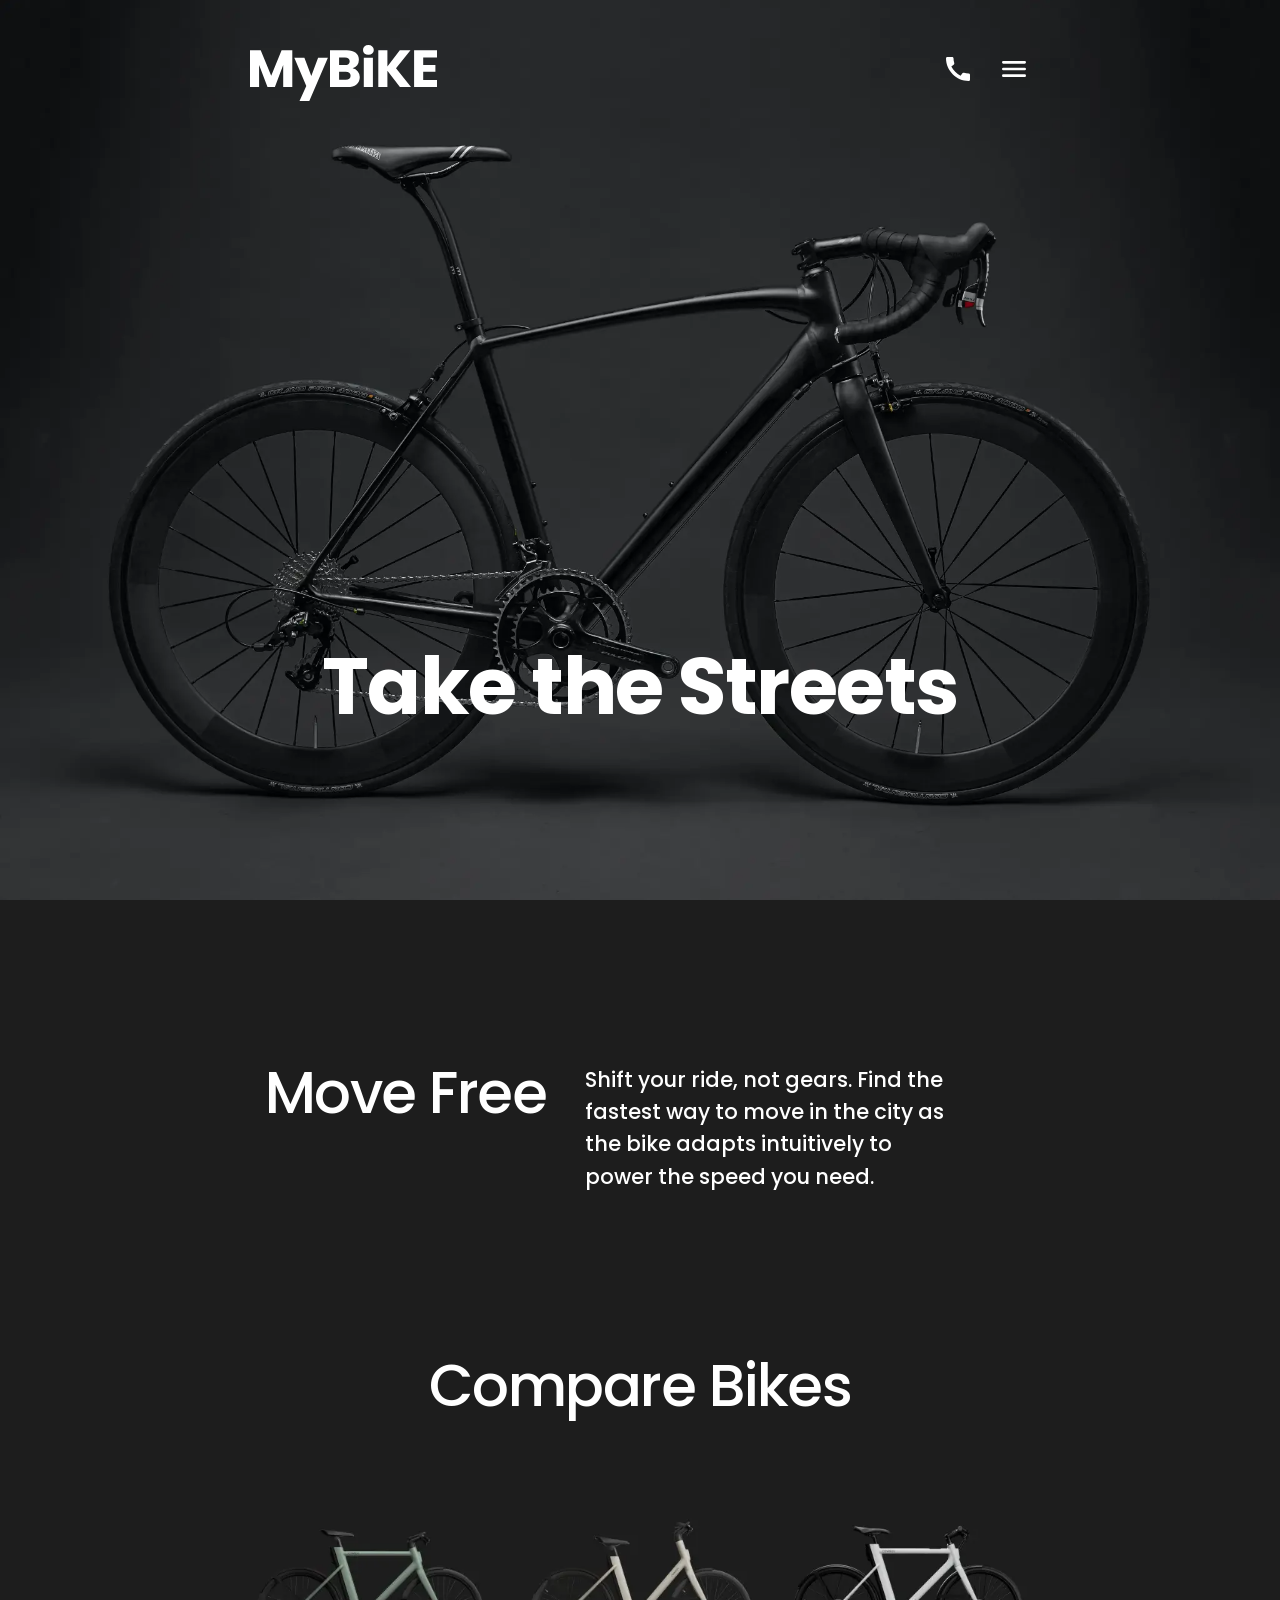
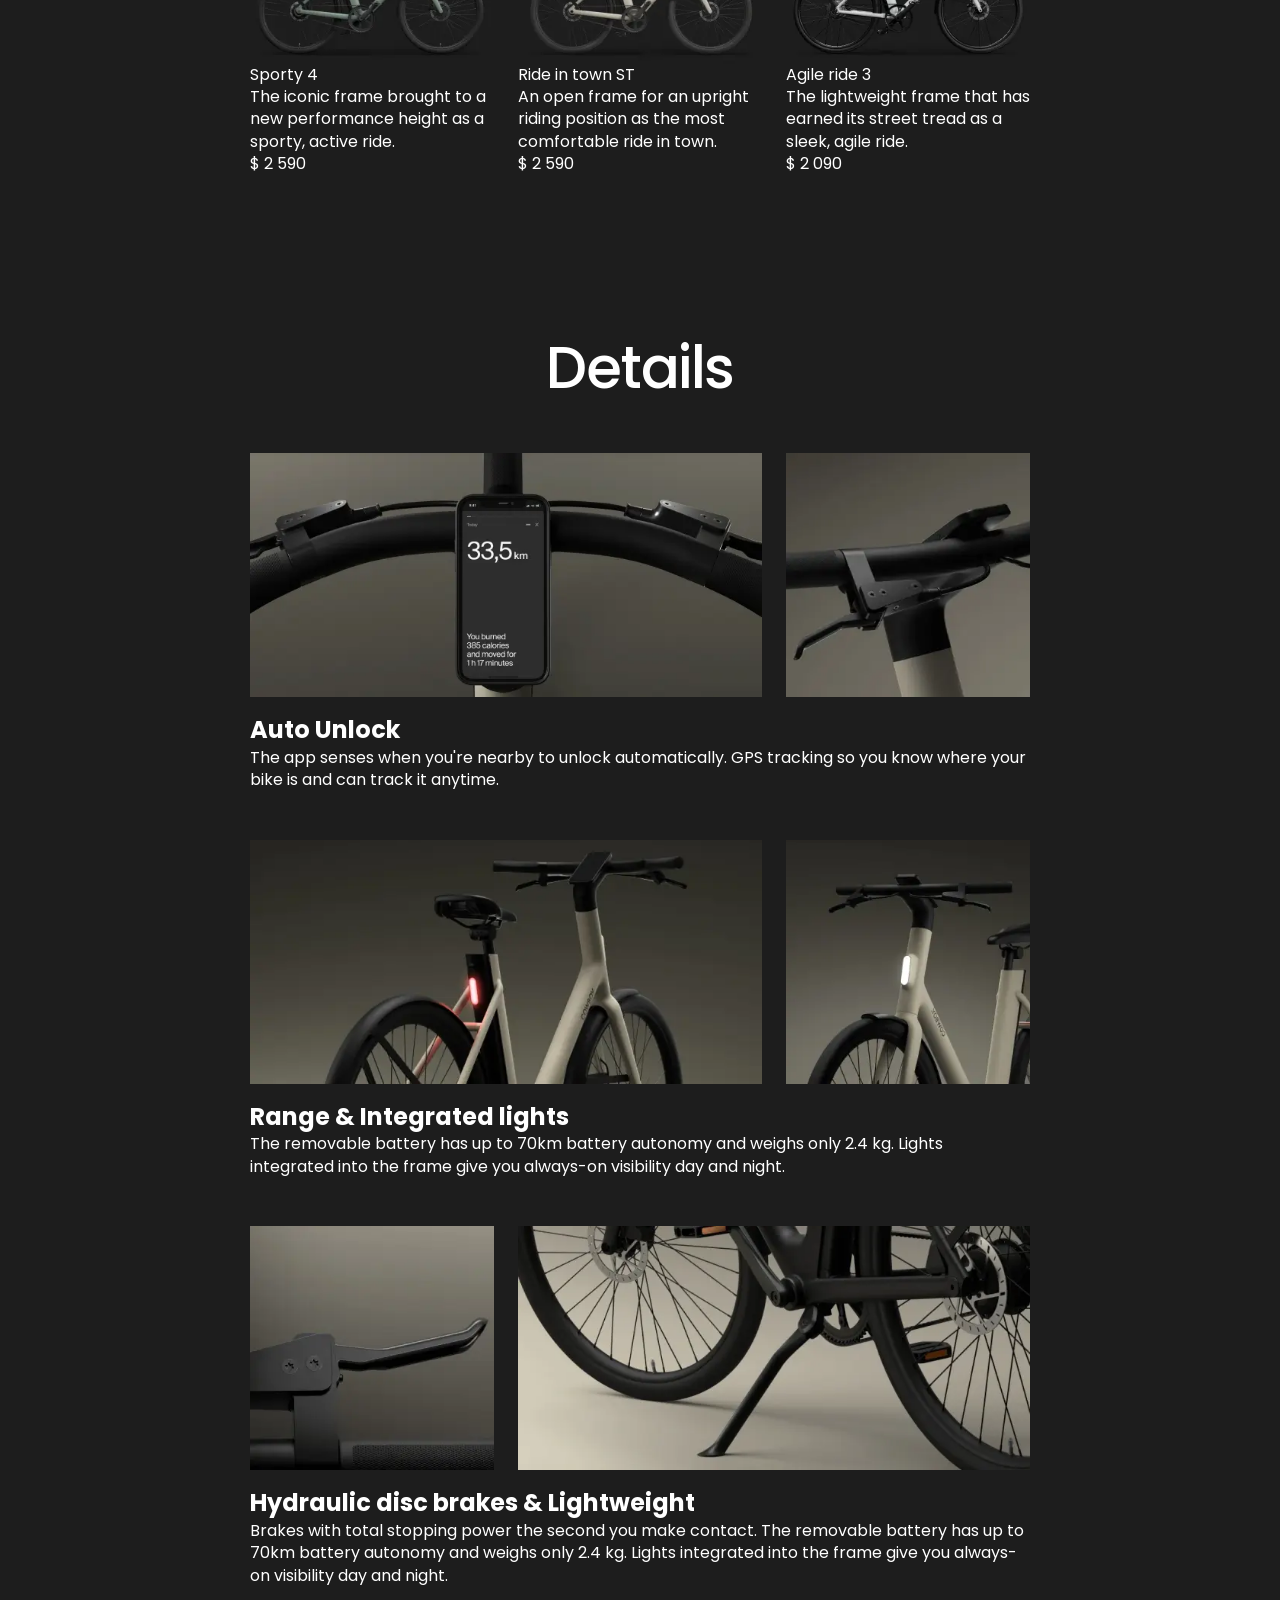
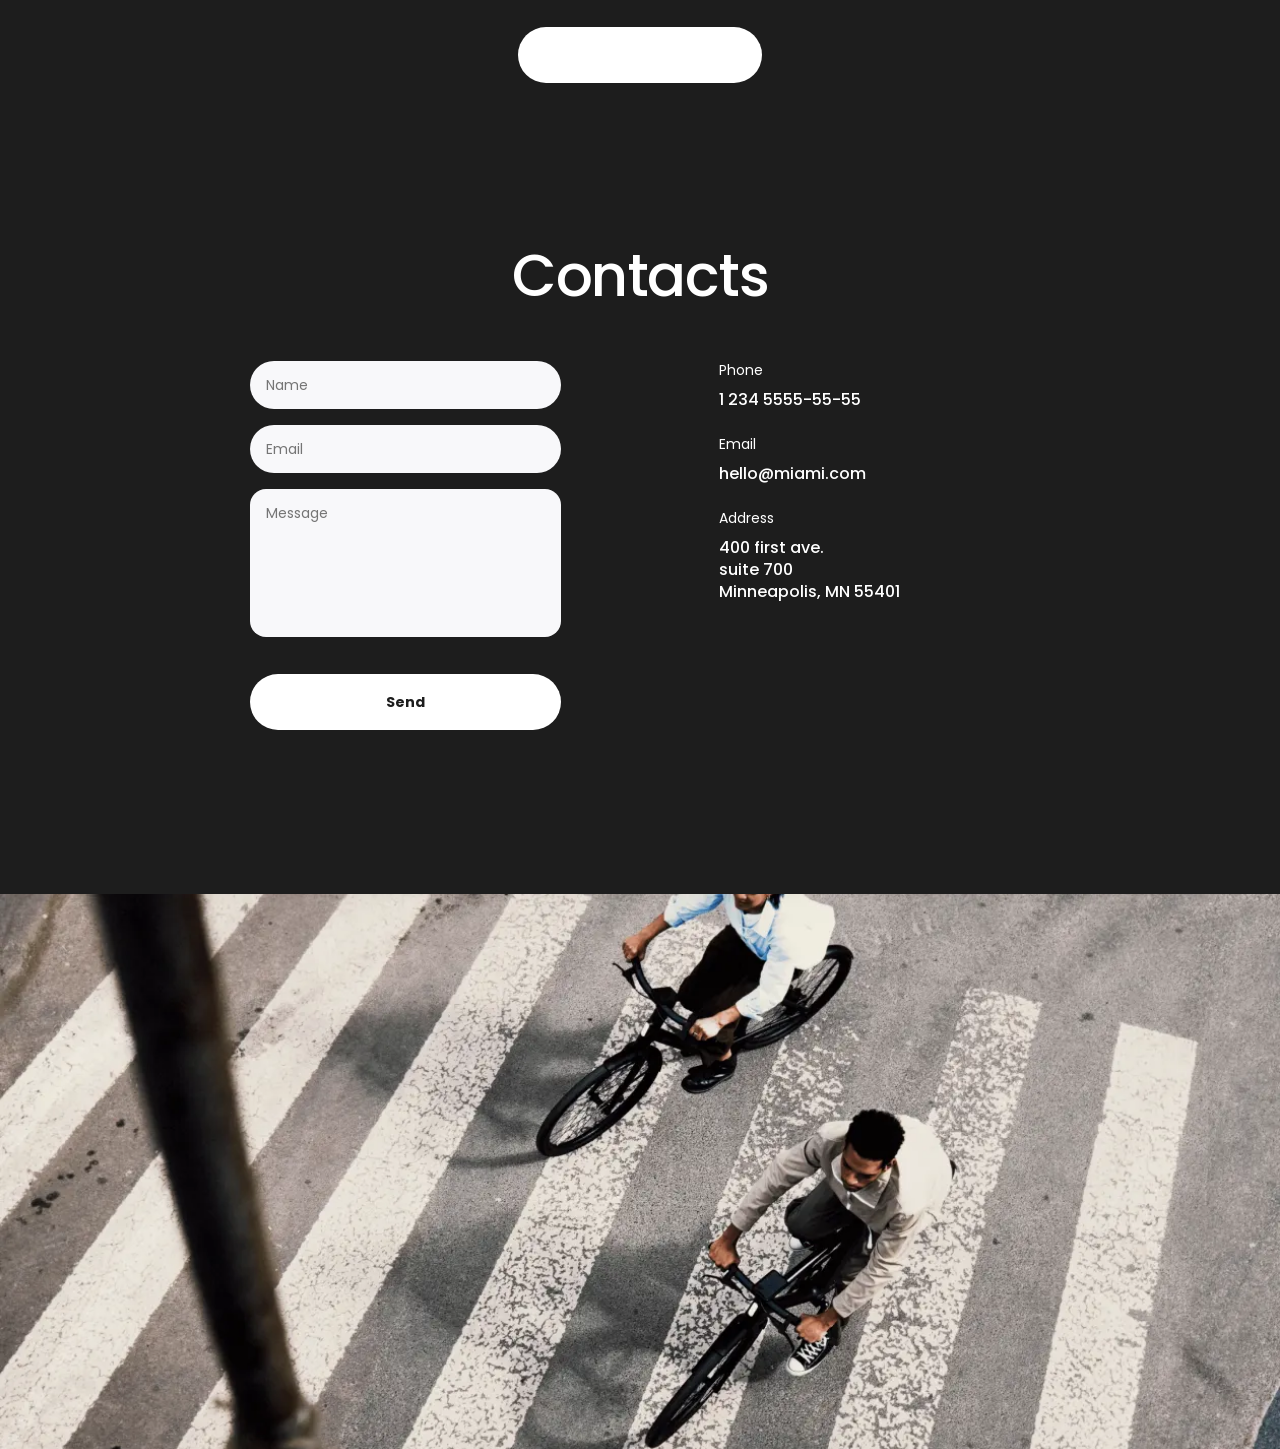
==== index.html @ 39c47d31 "make build" ====
<!doctype html><html lang="en"><head><meta charset="utf-8"><meta name="viewport" content="width=device-width, initial-scale=1.0"><title>MYBike</title><link href="https://fonts.googleapis.com/css?family=Poppins:regular,500,600,700,700italic&family=Yuji+Boku&display=swap" rel="stylesheet"><link rel="stylesheet" href="index.091d4a9f.css"><link type="image/x-icon" href="favicon.7163c4d9.svg" rel="icon shortcut"><script src="index.cabb280d.js" defer></script></head><body> <div class="wrapper"> <header class="header"> <div class="container"> <div class="header__content"> <div class="header__top-bar top-bar"> <a href="#" class="top-bar__logo"> <img src="logo.5c8d8800.svg" alt="MyBike-logo"> </a> <div class="top-bar__icons"> <a href="tel:+1 234 555-55-55" class="icon icon--phone"></a> <a href="#menu" class="icon icon--menu"></a> </div> </div> <div class="header__bottom"> <h1 class="header__title">Take the Streets</h1> </div> </div> </div> </header> <aside class="menu wrapper__menu" id="menu"> <div class="container"> <div class="menu__top-bar top-bar"> <a href="#" class="top-bar__logo"> <img src="menu-logo.0cecb47b.svg" alt="MyBike-logo"> </a> <a href="#" class="icon icon--close"></a> </div> <div class="menu__bottom"> <nav class="menu__nav nav"> <ul class="nav__list"> <li class="nav__item"> <a href="#" class="nav__link"> Home </a> </li> <li class="nav__item"> <a href="#about" class="nav__link"> About Us </a> </li> <li class="nav__item"> <a href="#compare-bikes" class="nav__link"> Compare Bikes </a> </li> <li class="nav__item"> <a href="#details" class="nav__link"> Details </a> </li> <li class="nav__item"> <a href="#contacts" class="nav__link"> Contacts </a> </li> </ul> </nav> <a href="tel:+1 234 555-55-55" class="menu__phone-number"> +1 234 555-55-55 </a> <a href="tel:+1 234 555-55-55" class="menu__book"> Book a test ride </a> </div> </div> </aside> <main class="main"> <div class="container"> <div class="main__content"> <section class="about main__about" id="about"> <h2 class="about__title section-title section-title--align--left"> Move&nbspFree </h2> <div class="about__text"> Shift your ride, not gears. Find the fastest way to move in the city as the bike adapts intuitively to power the speed you need. </div> </section> <section class="compare-bikes" id="compare-bikes"> <h2 class="section-title">Compare Bikes</h2> <div class="compare-bikes__products"> <article class="compare-bikes__product product"> <a href="#" class="product__photo"> <img src="sporty-4.6efd6ecd.webp" alt="product-photo" class="product__img"> </a> <h3 class="product__title">Sporty 4</h3> <p class="product__description"> The iconic frame brought to a new performance height as a sporty, active ride. </p> <p class="product__price">$ 2 590</p> </article> <article class="compare-bikes__product product"> <a href="#" class="product__photo"> <img src="ride-in-town-st.988a3e67.webp" alt="product-photo" class="product__img"> </a> <h3 class="product__title">Ride in town ST</h3> <p class="product__description"> An open frame for an upright riding position as the most comfortable ride in town. </p> <p class="product__price">$ 2 590</p> </article> <article class="compare-bikes__product product"> <a href="#" class="product__photo"> <img src="agile-ride-3.fb724e40.webp" alt="product-photo" class="product__img"> </a> <h3 class="product__title">Agile ride 3</h3> <p class="product__description"> The lightweight frame that has earned its street tread as a sleek, agile ride. </p> <p class="product__price">$ 2 090</p> </article> </div> </section> <section class="details" id="details"> <h2 class="section-title">Details</h2> <div class="details__wrapper"> <article class="detail"> <div class="detail__photos"> <a href="#" class="detail__link detail__link--wide"> <img class="detail__photo" src="Auto-Unlock-wide.b72afc35.webp" alt="Auto Unlock"> </a> <a href="#" class="detail__link detail__link--square"> <img class="detail__photo" src="Auto-Unlock-square.c9af6695.webp" alt="Auto Unlock"> </a> </div> <h3 class="detail__title">Auto Unlock</h3> <p class="detail__text"> The app senses when you're nearby to unlock automatically. GPS tracking so you know where your bike is and can track it anytime. </p> </article> <article class="detail"> <div class="detail__photos"> <a href="#" class="detail__link detail__link--wide"> <img class="detail__photo" src="Range%20&%20Integrated%20lights-wide.bd1715cf.webp" alt="Auto Unlock"> </a> <a href="#" class="detail__link detail__link--square"> <img class="detail__photo" src="Range%20&%20Integrated%20lights-square.ef7696a1.webp" alt="Auto Unlock"> </a> </div> <h3 class="detail__title">Range & Integrated lights</h3> <p class="detail__text"> The removable battery has up to 70km battery autonomy and weighs only 2.4 kg. Lights integrated into the frame give you always-on visibility day and night. </p> </article> <article class="detail"> <div class="detail__photos"> <a href="#" class="detail__link detail__link--square"> <img class="detail__photo" src="Hydraulic%20disc%20brakes%20&%20Lightweight-square.b86f4188.webp" alt="Auto Unlock"> </a> <a href="#" class="detail__link detail__link--wide"> <img class="detail__photo" src="Hydraulic%20disc%20brakes%20&%20Lightweight-wide.f480c0a7.webp" alt="Auto Unlock"> </a> </div> <h3 class="detail__title"> Hydraulic disc brakes & Lightweight </h3> <p class="detail__text"> Brakes with total stopping power the second you make contact. The removable battery has up to 70km battery autonomy and weighs only 2.4 kg. Lights integrated into the frame give you always-on visibility day and night. </p> </article> </div> <div class="button details__button"> <a href="#" class="button__link"> Explore </a> </div> </section> <section class="contacts" id="contacts"> <h2 class="section-title section-title--contacts">Contacts</h2> <div class="contacts__wrapper"> <form action="#" class="contacts__form form"> <input type="text" name="name" placeholder="Name" class="form__name form--input"> <input type="email" name="email" placeholder="Email" class="form__email form--input"> <textarea name="message" placeholder="Message" class="form__message"></textarea> <div class="button form__button"> <button type="submit" class="button__link"> Send </button> </div> </form> <div class="contacts__info"> <div class="contacts__tel"> <p class="contacts__title">Phone</p> <a href="tel:+123455555555">1 234 5555-55-55</a> </div> <div class="contacts__email"> <p class="contacts__title">Email</p> <a href="mailto:hello@miami.com">hello@miami.com</a> </div> <div class="contacts__adress"> <p class="contacts__title">Address</p> <p> 400 first ave. <br> suite 700 <br> Minneapolis, MN 55401 </p> </div> </div> </div> </section> </div> </div> </main> <footer class="footer">  </footer> </div> </body></html>
---- index.091d4a9f.css ----
*{border:none;margin:0;padding:0}*,:before,:after{box-sizing:border-box}a,a:link{color:inherit;text-decoration:none}a:hover{text-decoration:none}aside,nav,footer,header,section,main{display:block}h1,h2,h3,h4,h5,h6,p{font-size:inherit;font-weight:inherit}ul,ul li{list-style:none}img{vertical-align:top}img,svg{max-width:100%;height:auto}address{font-style:normal}input,textarea,button,select{font-family:inherit;font-size:inherit;color:inherit;background-color:transparent}input::-ms-clear{display:none}button{box-shadow:none;cursor:pointer;background:0 0;display:inline-block}input[type=submit]{box-shadow:none;cursor:pointer;background:0 0;display:inline-block}input:focus,input:active,textarea:focus,textarea:active,button:focus,button:active{outline:none}button::-moz-focus-inner{border:0;padding:0}label{cursor:pointer}legend{display:block}html{color:#fff;scroll-behavior:smooth;background-color:#1d1d1d;font-family:Poppins,Yuji Boku,serif;font-size:16px;line-height:22.4px}body{min-width:320px}.wrapper__menu{opacity:0;pointer-events:none;transition:all .3s;position:fixed;top:0;left:0;right:0;transform:translate(200%)}.wrapper__menu:target{opacity:1;pointer-events:all;transform:translate(0)}.container{padding-left:20px;padding-right:20px}@media (min-width:576px){.container{padding-left:72px;padding-right:72px}}@media (min-width:1024px){.container{max-width:1020px;margin-left:auto;margin-right:auto;padding-left:120px;padding-right:120px}}.header{background-image:url(header-bg-0.5x.8a969adc.webp);background-position:85%;background-size:cover}.header__content{-ms-flex-direction:column;flex-direction:column;-ms-flex-pack:justify;justify-content:space-between;height:100vh;display:-ms-flexbox;display:flex}.header__bottom{padding-bottom:88px}@media (min-width:576px){.header__bottom{padding-bottom:130px}}@media (min-width:1024px){.header__bottom{padding-bottom:203px}}.header__title{letter-spacing:-1.5px;text-align:center;font-size:36px;font-weight:700;transition:transform .3s}.header__title:hover{font-style:italic;transform:scale(1.5)}@media (min-width:576px){.header__title{font-size:64px}}@media (min-width:1024px){.header__title{font-size:80px}}.top-bar{-ms-flex-pack:justify;justify-content:space-between;-ms-flex-align:center;align-items:center;padding-top:24px;padding-bottom:24px;display:-ms-flexbox;display:flex}@media (min-width:576px){.top-bar{padding-top:36px;padding-bottom:36px}}.top-bar__logo img{vertical-align:middle;width:130px}@media (min-width:576px){.top-bar__logo img{width:187px}}.top-bar__icons{gap:24px;display:-ms-flexbox;display:flex}.menu{box-sizing:border-box;color:#1d1d1d;text-transform:uppercase;background-color:#c2c2c2;height:100vh;font-weight:600}.menu__top-bar{margin-bottom:24px}.menu__nav{margin:48px 0 40px}.menu__phone-number{margin-bottom:16px;font-size:16px;line-height:27px;display:block}.menu__book{letter-spacing:2px;border-bottom:1px solid #1d1d1d;width:-moz-fit-content;width:fit-content;padding-bottom:8px;font-size:12px;line-height:16px}.nav__item:not(:last-child){margin-bottom:32px}.nav__link{letter-spacing:2px;font-size:22px;font-weight:600;position:relative}.nav__link:after{content:"";transform-origin:0;background-color:#1d1d1d;width:100%;height:1px;transition:transform .3s;display:block;position:absolute;bottom:-7px;left:0;transform:scale(0)}.nav__link:hover:after{transform:scale(1)}.icon{background-image:url(icon-burger-menu.d4d5103b.svg);background-size:cover;width:24px;height:24px;transition:transform .3s;display:block}.icon:hover{transform:scale(1.2)}@media (min-width:576px){.icon{width:32px;height:32px}}.icon--phone{background-image:url(icon-phone.673d48f7.svg)}.icon--menu{background-image:url(icon-burger-menu.d4d5103b.svg)}.icon--menu:hover{background-image:url(icon-burger-menu-hover.d4e17b24.svg)}.icon--close{background-image:url(icon-close.a33213b2.svg)}.section-title{letter-spacing:-1.5px;text-align:center;margin-bottom:48px;font-size:32px;font-weight:500;line-height:32px}@media (min-width:576px){.section-title{font-size:48px;line-height:48px}}@media (min-width:1024px){.section-title{margin-bottom:56px;font-size:58px;line-height:58px}.section-title--smaller{font-size:48px;line-height:48px}}.main__content{row-gap:92px;padding-bottom:92px;display:grid}@media (min-width:576px){.main__content{row-gap:120px;padding-top:120px;padding-bottom:120px}}@media (min-width:1024px){.main__content{row-gap:164px;padding-top:164px;padding-bottom:164px}}.main__content--align--left{text-align:left}.product__img{width:100%}.compare-bikes__products{--colums:2;grid-template-columns:repeat(var(--colums),1fr);gap:40px 20px;display:grid}@media (min-width:576px){.compare-bikes__products{--colums:6;column-gap:24px}}@media (min-width:1024px){.compare-bikes__products{--colums:12;column-gap:24px}}.compare-bikes__product{grid-column:1/-1}@media (min-width:576px){.compare-bikes__product{grid-column:2/-2}}@media (min-width:1024px){.compare-bikes__product{grid-column:span 4}}.about{--colums:2;grid-template-columns:repeat(var(--colums),1fr);column-gap:20px;display:grid}@media (min-width:576px){.about{--colums:6;column-gap:24px}}@media (min-width:1024px){.about{--colums:12;column-gap:24px}}.about__title{grid-column:1/-1;margin:0}@media (min-width:576px){.about__title{grid-column:1/4}}@media (min-width:1024px){.about__title{grid-column:span 5}}.about__text{grid-column:1/-1;font-size:21px;font-weight:500;line-height:32.2px}@media (min-width:576px){.about__text{grid-column:4/-1}}@media (min-width:1024px){.about__text{grid-column:span 6}}.details__wrapper{row-gap:40px;display:grid}@media (min-width:576px){.details__wrapper{row-gap:48px}}.details__button{--colums:2;grid-template-columns:repeat(var(--colums),1fr);column-gap:20px;margin-top:40px;display:grid}@media (min-width:576px){.details__button{--colums:6;column-gap:24px}}@media (min-width:1024px){.details__button{--colums:12;column-gap:24px}}.detail__photos{--colums:2;grid-template-columns:repeat(var(--colums),1fr);column-gap:20px;display:grid}@media (min-width:576px){.detail__photos{--colums:6;column-gap:24px}}@media (min-width:1024px){.detail__photos{--colums:12;column-gap:24px}}.detail__link{position:relative}@media (min-width:576px){.detail__link--wide{grid-column:span 4}}@media (min-width:1024px){.detail__link--wide{grid-column:span 8}}.detail__link--square{height:0;padding-bottom:100%}@media (min-width:576px){.detail__link--square{grid-column:span 2}}@media (min-width:1024px){.detail__link--square{grid-column:span 4}}.detail__photo{object-fit:cover;width:100%;height:100%;position:absolute}.detail__title{margin-top:16px;font-size:24px;font-weight:700;line-height:33.6px}.detail__text{font-weight:400}.button__link{color:#1d1d1d;background-color:#fff;border-radius:40px;grid-column:span 2;-ms-flex-pack:center;justify-content:center;-ms-flex-align:center;align-items:center;width:100%;height:56px;font-weight:700;line-height:27px;display:-ms-flexbox;display:flex}@media (min-width:576px){.button__link{grid-column:2/-2}}@media (min-width:1024px){.button__link{grid-column:5/-5}}.button__link:hover{box-shadow:1px 4px 16px rgba(232,232,240,.4)}.button__link:active{box-shadow:1px 4px 16px rgba(232,232,240,.64)}.contacts{font-size:16px;font-weight:500;line-height:22.4px}.contacts__wrapper{--colums:2;grid-template-columns:repeat(var(--colums),1fr);column-gap:20px;display:grid}@media (min-width:576px){.contacts__wrapper{--colums:6;column-gap:24px}}@media (min-width:1024px){.contacts__wrapper{--colums:12;column-gap:24px}}.contacts__form{grid-column:1/-1}@media (min-width:576px){.contacts__form{grid-column:span 3}}@media (min-width:1024px){.contacts__form{grid-column:span 5}}.contacts__info{grid-column:1/-1}@media (min-width:576px){.contacts__info{grid-column:4/-1}}@media (min-width:1024px){.contacts__info{grid-column:8/-1}}.contacts__info>:not(:last-child){margin-bottom:24px}.contacts__title{margin-bottom:8px;font-size:14px;font-weight:400;line-height:19.6px}.form{color:#292929;font-family:Poppins,sans-serif;font-size:14px;font-weight:400;line-height:20px}.form--input{background-color:#f8f8fa;border-radius:40px;width:100%;height:48px;margin-bottom:16px;padding-left:16px}.form__message{resize:none;background-color:#f8f8fa;border-radius:16px;width:100%;height:148px;margin-bottom:32px;padding-top:14px;padding-left:16px}.form__button{width:100%}.footer{object-fit:cover;background-image:url(footer.54327962.webp);background-position:50%;background-repeat:no-repeat;background-size:cover;width:100%;height:200px}@media (min-width:576px){.footer{height:480px}}@media (min-width:1024px){.footer{height:555px}}
/*# sourceMappingURL=index.091d4a9f.css.map */
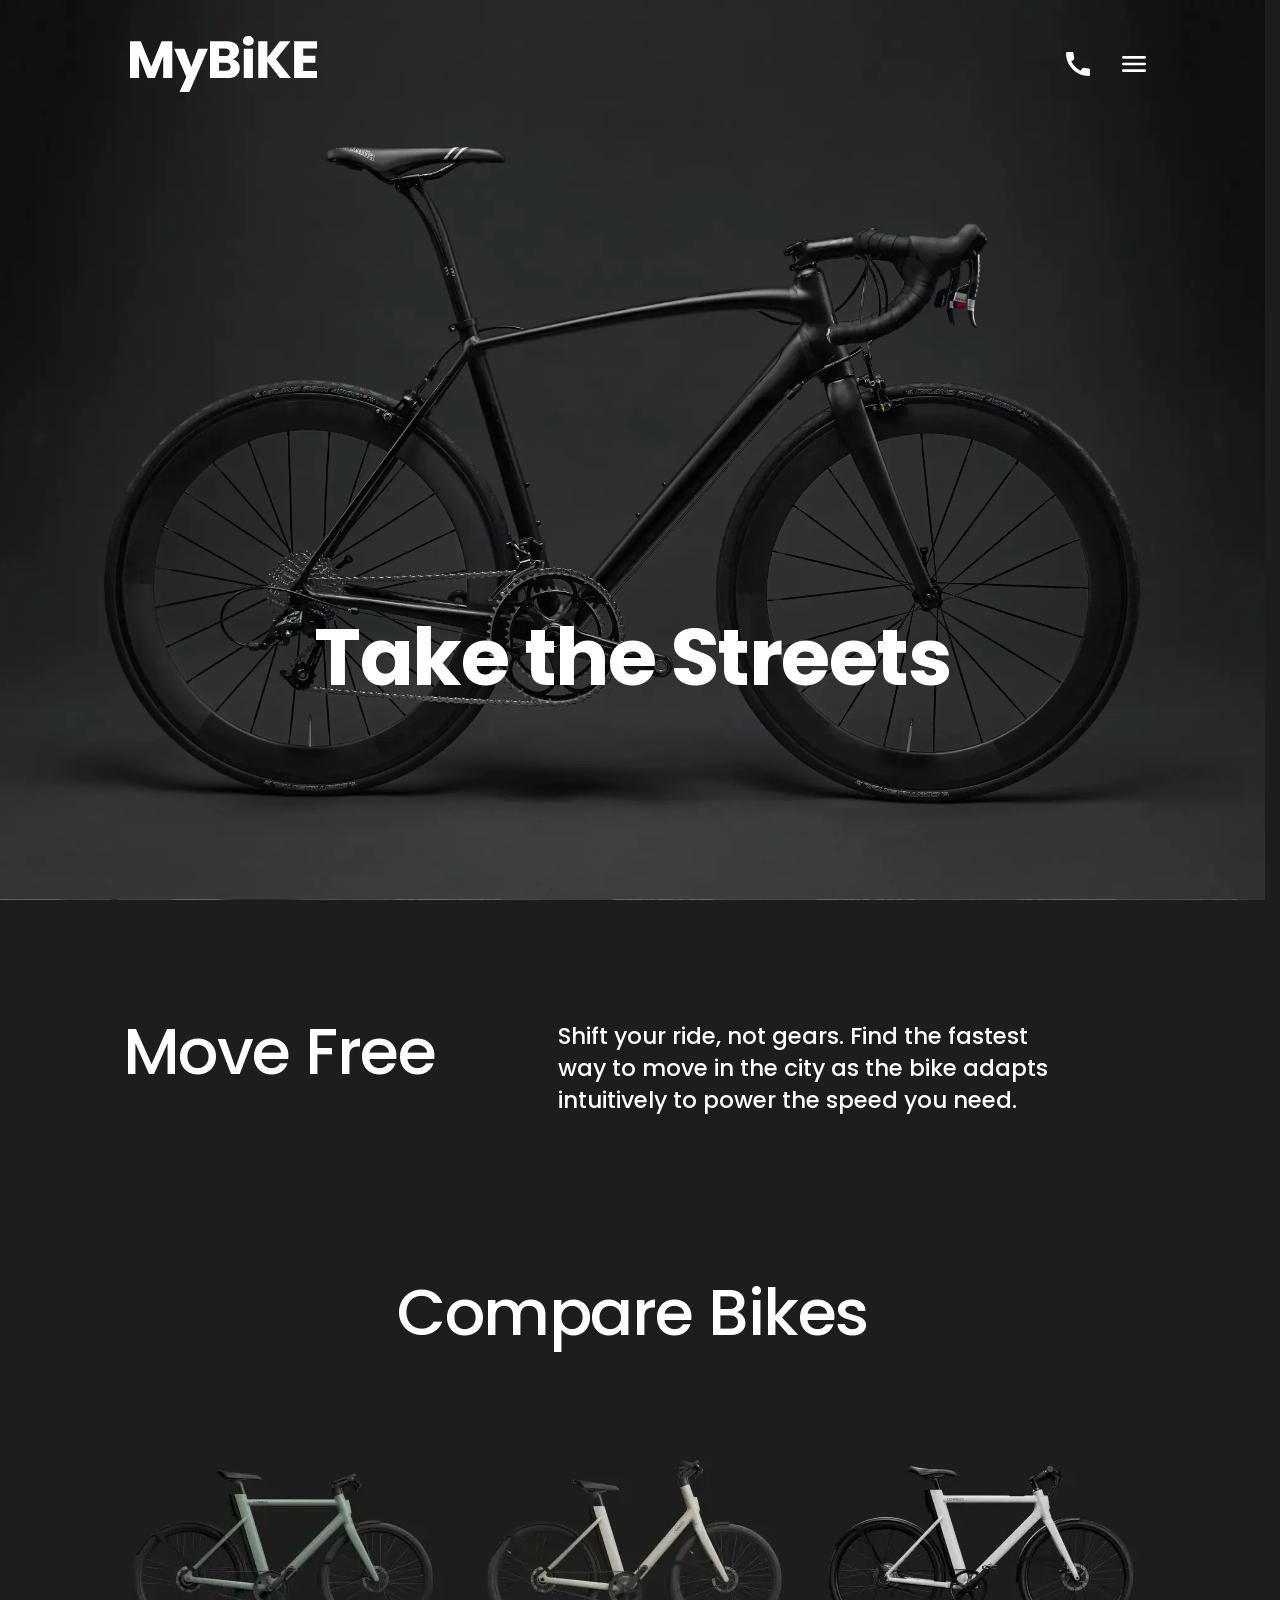
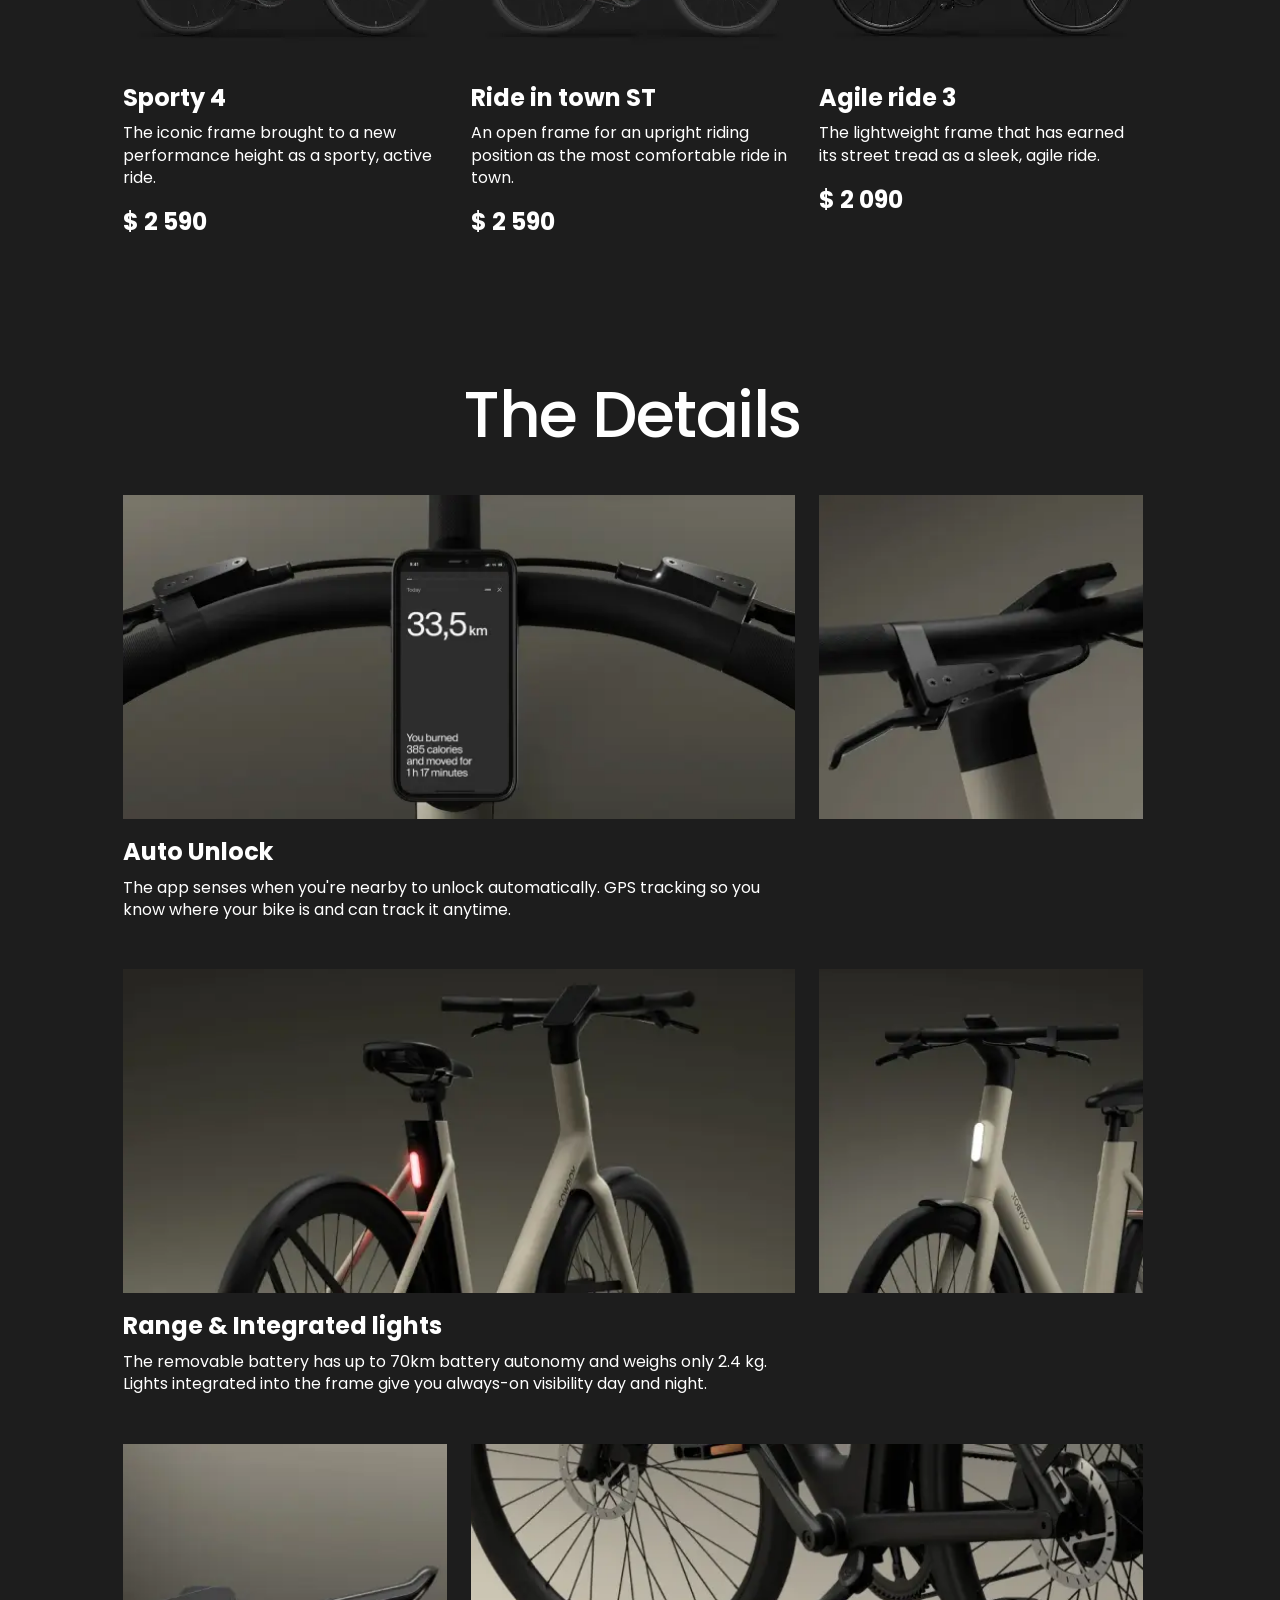
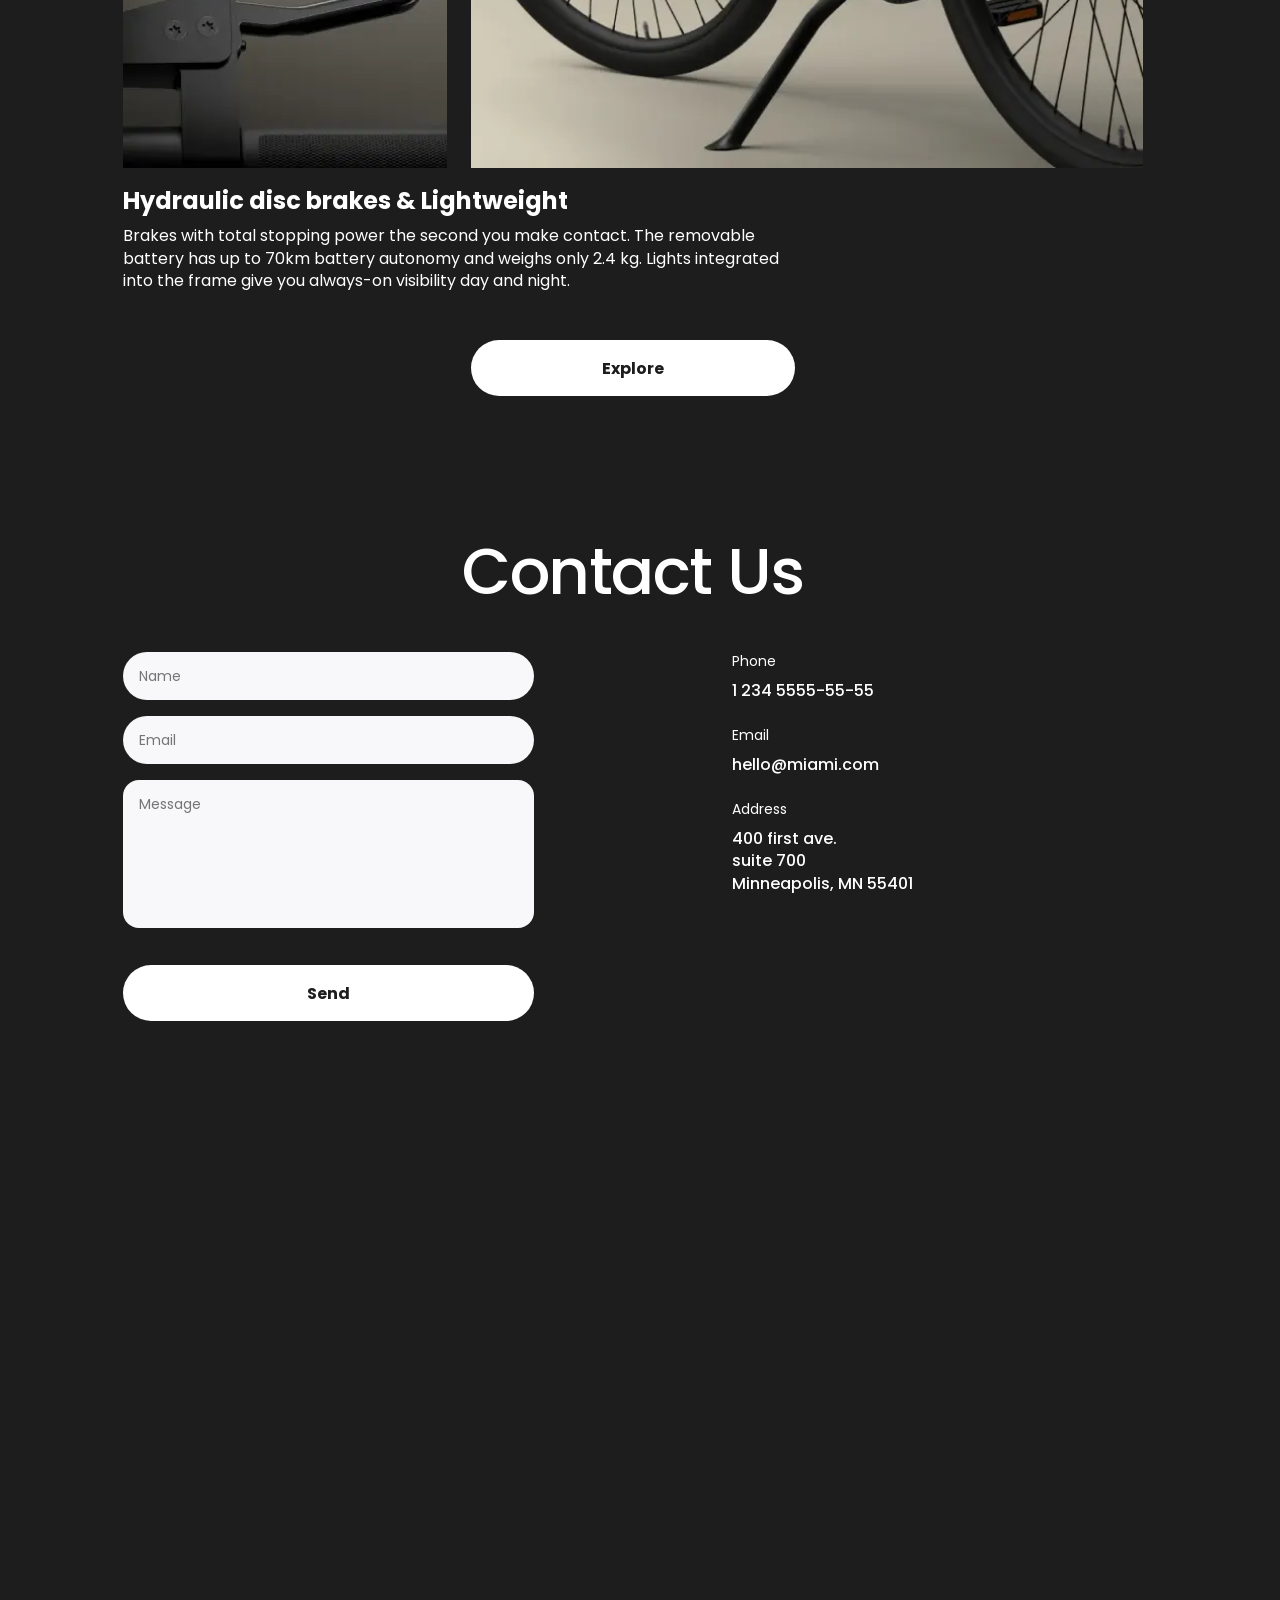
==== commit 65d5c6fb: "make build" ====
--- a/index.html
+++ b/index.html
@@ -1 +1 @@
-<!doctype html><html lang="en"><head><meta charset="utf-8"><meta name="viewport" content="width=device-width, initial-scale=1.0"><title>MYBike</title><link href="https://fonts.googleapis.com/css?family=Poppins:regular,500,600,700,700italic&family=Yuji+Boku&display=swap" rel="stylesheet"><link rel="stylesheet" href="index.091d4a9f.css"><link type="image/x-icon" href="favicon.7163c4d9.svg" rel="icon shortcut"><script src="index.cabb280d.js" defer></script></head><body> <div class="wrapper"> <header class="header"> <div class="container"> <div class="header__content"> <div class="header__top-bar top-bar"> <a href="#" class="top-bar__logo"> <img src="logo.5c8d8800.svg" alt="MyBike-logo"> </a> <div class="top-bar__icons"> <a href="tel:+1 234 555-55-55" class="icon icon--phone"></a> <a href="#menu" class="icon icon--menu"></a> </div> </div> <div class="header__bottom"> <h1 class="header__title">Take the Streets</h1> </div> </div> </div> </header> <aside class="menu wrapper__menu" id="menu"> <div class="container"> <div class="menu__top-bar top-bar"> <a href="#" class="top-bar__logo"> <img src="menu-logo.0cecb47b.svg" alt="MyBike-logo"> </a> <a href="#" class="icon icon--close"></a> </div> <div class="menu__bottom"> <nav class="menu__nav nav"> <ul class="nav__list"> <li class="nav__item"> <a href="#" class="nav__link"> Home </a> </li> <li class="nav__item"> <a href="#about" class="nav__link"> About Us </a> </li> <li class="nav__item"> <a href="#compare-bikes" class="nav__link"> Compare Bikes </a> </li> <li class="nav__item"> <a href="#details" class="nav__link"> Details </a> </li> <li class="nav__item"> <a href="#contacts" class="nav__link"> Contacts </a> </li> </ul> </nav> <a href="tel:+1 234 555-55-55" class="menu__phone-number"> +1 234 555-55-55 </a> <a href="tel:+1 234 555-55-55" class="menu__book"> Book a test ride </a> </div> </div> </aside> <main class="main"> <div class="container"> <div class="main__content"> <section class="about main__about" id="about"> <h2 class="about__title section-title section-title--align--left"> Move&nbspFree </h2> <div class="about__text"> Shift your ride, not gears. Find the fastest way to move in the city as the bike adapts intuitively to power the speed you need. </div> </section> <section class="compare-bikes" id="compare-bikes"> <h2 class="section-title">Compare Bikes</h2> <div class="compare-bikes__products"> <article class="compare-bikes__product product"> <a href="#" class="product__photo"> <img src="sporty-4.6efd6ecd.webp" alt="product-photo" class="product__img"> </a> <h3 class="product__title">Sporty 4</h3> <p class="product__description"> The iconic frame brought to a new performance height as a sporty, active ride. </p> <p class="product__price">$ 2 590</p> </article> <article class="compare-bikes__product product"> <a href="#" class="product__photo"> <img src="ride-in-town-st.988a3e67.webp" alt="product-photo" class="product__img"> </a> <h3 class="product__title">Ride in town ST</h3> <p class="product__description"> An open frame for an upright riding position as the most comfortable ride in town. </p> <p class="product__price">$ 2 590</p> </article> <article class="compare-bikes__product product"> <a href="#" class="product__photo"> <img src="agile-ride-3.fb724e40.webp" alt="product-photo" class="product__img"> </a> <h3 class="product__title">Agile ride 3</h3> <p class="product__description"> The lightweight frame that has earned its street tread as a sleek, agile ride. </p> <p class="product__price">$ 2 090</p> </article> </div> </section> <section class="details" id="details"> <h2 class="section-title">Details</h2> <div class="details__wrapper"> <article class="detail"> <div class="detail__photos"> <a href="#" class="detail__link detail__link--wide"> <img class="detail__photo" src="Auto-Unlock-wide.b72afc35.webp" alt="Auto Unlock"> </a> <a href="#" class="detail__link detail__link--square"> <img class="detail__photo" src="Auto-Unlock-square.c9af6695.webp" alt="Auto Unlock"> </a> </div> <h3 class="detail__title">Auto Unlock</h3> <p class="detail__text"> The app senses when you're nearby to unlock automatically. GPS tracking so you know where your bike is and can track it anytime. </p> </article> <article class="detail"> <div class="detail__photos"> <a href="#" class="detail__link detail__link--wide"> <img class="detail__photo" src="Range%20&%20Integrated%20lights-wide.bd1715cf.webp" alt="Auto Unlock"> </a> <a href="#" class="detail__link detail__link--square"> <img class="detail__photo" src="Range%20&%20Integrated%20lights-square.ef7696a1.webp" alt="Auto Unlock"> </a> </div> <h3 class="detail__title">Range & Integrated lights</h3> <p class="detail__text"> The removable battery has up to 70km battery autonomy and weighs only 2.4 kg. Lights integrated into the frame give you always-on visibility day and night. </p> </article> <article class="detail"> <div class="detail__photos"> <a href="#" class="detail__link detail__link--square"> <img class="detail__photo" src="Hydraulic%20disc%20brakes%20&%20Lightweight-square.b86f4188.webp" alt="Auto Unlock"> </a> <a href="#" class="detail__link detail__link--wide"> <img class="detail__photo" src="Hydraulic%20disc%20brakes%20&%20Lightweight-wide.f480c0a7.webp" alt="Auto Unlock"> </a> </div> <h3 class="detail__title"> Hydraulic disc brakes & Lightweight </h3> <p class="detail__text"> Brakes with total stopping power the second you make contact. The removable battery has up to 70km battery autonomy and weighs only 2.4 kg. Lights integrated into the frame give you always-on visibility day and night. </p> </article> </div> <div class="button details__button"> <a href="#" class="button__link"> Explore </a> </div> </section> <section class="contacts" id="contacts"> <h2 class="section-title section-title--contacts">Contacts</h2> <div class="contacts__wrapper"> <form action="#" class="contacts__form form"> <input type="text" name="name" placeholder="Name" class="form__name form--input"> <input type="email" name="email" placeholder="Email" class="form__email form--input"> <textarea name="message" placeholder="Message" class="form__message"></textarea> <div class="button form__button"> <button type="submit" class="button__link"> Send </button> </div> </form> <div class="contacts__info"> <div class="contacts__tel"> <p class="contacts__title">Phone</p> <a href="tel:+123455555555">1 234 5555-55-55</a> </div> <div class="contacts__email"> <p class="contacts__title">Email</p> <a href="mailto:hello@miami.com">hello@miami.com</a> </div> <div class="contacts__adress"> <p class="contacts__title">Address</p> <p> 400 first ave. <br> suite 700 <br> Minneapolis, MN 55401 </p> </div> </div> </div> </section> </div> </div> </main> <footer class="footer">  </footer> </div> </body></html>+<!doctype html><html lang="en"><head><meta charset="utf-8"><meta name="viewport" content="width=device-width, initial-scale=1.0"><title>MYBike</title><link rel="stylesheet" href="https://fonts.googleapis.com/css?family=Poppins:regular,500,600,700,700italic&family=Yuji+Boku&display=swap"><link rel="stylesheet" href="index.e3a5a0d2.css"><link type="image/x-icon" href="favicon.7163c4d9.svg" rel="icon shortcut"><script src="index.cabb280d.js" defer></script></head><body> <div class="wrapper">  <div class="top-bar wrapper__top-bar"> <div class="container"> <a href="#" class="top-bar__logo"> <img src="logo.a806cd37.svg" alt="MyBike-logo"> </a> <div class="top-bar__icons"> <div class="top-bar--phone"> <a class="icon icon--phone" href="tel:+1 234 555-55-55"></a> <span class="icon--phone-tooltip">+1 234 555-55-55</span> </div> <a href="#menu" class="icon icon--menu"></a> </div> </div> </div>  <header class="header">  <section class="banner header__banner"> <div class="banner__content"> <div class="container"> <h1 class="banner__title">Take the Streets</h1> </div> </div> </section> </header>  <aside class="menu wrapper__menu" id="menu"> <div class="container">  <div class="menu__top-bar top-bar"> <div class="container"> <a href="#" class="top-bar__logo"> <img src="menu-logo.42b69e77.svg" alt="MyBike-logo"> </a> <a href="#close" class="icon icon--close"></a> </div> </div>  <div class="menu__bottom"> <nav class="menu__nav nav"> <ul class="nav__list"> <li class="nav__item"> <a href="#" class="nav__link"> Home </a> </li> <li class="nav__item"> <a href="#about" class="nav__link"> About Us </a> </li> <li class="nav__item"> <a href="#compare-bikes" class="nav__link"> Compare Bikes </a> </li> <li class="nav__item"> <a href="#details" class="nav__link"> Details </a> </li> <li class="nav__item"> <a href="#contacts" class="nav__link"> Contacts </a> </li> </ul> </nav> <a class="menu__phone-number" href="tel:+1 234 555-55-55"> +1 234 555-55-55 </a> <a class="menu__book" href="tel:+1 234 555-55-55"> Book a test ride </a> </div> </div> </aside>  <main class="main"> <div class="container"> <div class="main__content">  <section class="about main__about" id="about"> <h2 class="about__title section-title">Move&nbspFree</h2> <div class="about__text"> Shift your ride, not gears. Find the fastest way to move in the city as the bike adapts intuitively to power the speed you need. </div> </section>  <section class="compare-bikes" id="compare-bikes"> <h2 class="section-title">Compare Bikes</h2> <div class="compare-bikes__products"> <article class="compare-bikes__product product"> <a href="#" class="product__photo"> <img src="sporty-4.6efd6ecd.webp" alt="product-photo" class="product__img"> </a> <h3 class="product__title">Sporty 4</h3> <p class="product__description"> The iconic frame brought to a new performance height as a sporty, active ride. </p> <p class="product__price">$ 2 590</p> </article> <article class="compare-bikes__product product"> <a href="#" class="product__photo"> <img src="ride-in-town-st.988a3e67.webp" alt="product-photo" class="product__img"> </a> <h3 class="product__title">Ride in town ST</h3> <p class="product__description"> An open frame for an upright riding position as the most comfortable ride in town. </p> <p class="product__price">$ 2 590</p> </article> <article class="compare-bikes__product product"> <a href="#" class="product__photo"> <img src="agile-ride-3.fb724e40.webp" alt="product-photo" class="product__img"> </a> <h3 class="product__title">Agile ride 3</h3> <p class="product__description"> The lightweight frame that has earned its street tread as a sleek, agile ride. </p> <p class="product__price">$ 2 090</p> </article> </div> </section>  <section class="details" id="details"> <h2 class="section-title">The Details</h2> <div class="details__wrapper"> <article class="detail"> <div class="detail__photos"> <a href="#" class="detail__link detail__link--wide"> <img class="detail__photo" src="Auto-Unlock-wide.b72afc35.webp" alt="Auto Unlock"> </a> <a href="#" class="detail__link detail__link--square"> <img class="detail__photo" src="Auto-Unlock-square.c9af6695.webp" alt="Auto Unlock"> </a> </div> <h3 class="detail__title">Auto Unlock</h3> <p class="detail__text"> The app senses when you're nearby to unlock automatically. GPS tracking so you know where your bike is and can track it anytime. </p> </article> <article class="detail"> <div class="detail__photos"> <a href="#" class="detail__link detail__link--wide"> <img class="detail__photo" src="Range%20&%20Integrated%20lights-wide.bd1715cf.webp" alt="Auto Unlock"> </a> <a href="#" class="detail__link detail__link--square"> <img class="detail__photo" src="Range%20&%20Integrated%20lights-square.ef7696a1.webp" alt="Auto Unlock"> </a> </div> <h3 class="detail__title">Range & Integrated lights</h3> <p class="detail__text"> The removable battery has up to 70km battery autonomy and weighs only 2.4 kg. Lights integrated into the frame give you always-on visibility day and night. </p> </article> <article class="detail"> <div class="detail__photos"> <a href="#" class="detail__link detail__link--square"> <img class="detail__photo" src="Hydraulic%20disc%20brakes%20&%20Lightweight-square.b86f4188.webp" alt="Auto Unlock"> </a> <a href="#" class="detail__link detail__link--wide"> <img class="detail__photo" src="Hydraulic%20disc%20brakes%20&%20Lightweight-wide.f480c0a7.webp" alt="Auto Unlock"> </a> </div> <h3 class="detail__title"> Hydraulic disc brakes & Lightweight </h3> <p class="detail__text"> Brakes with total stopping power the second you make contact. The removable battery has up to 70km battery autonomy and weighs only 2.4 kg. Lights integrated into the frame give you always-on visibility day and night. </p> </article> </div> <div class="button details__button"> <a href="#" class="button__link details__button-link"> Explore </a> </div> </section>  <section class="contacts" id="contacts"> <h2 class="section-title">Contact Us</h2> <div class="contacts__wrapper">  <form action="#" class="contacts__form form" onsubmit="this.reset(); return false;"> <input type="text" name="name" placeholder="Name" class="form__input" required> <input type="email" name="email" placeholder="Email" class="form__input" required> <textarea name="message" placeholder="Message" class="form__message" required></textarea> <div class="button form__button"> <button type="submit" class="button__link"> Send </button> </div> </form>  <div class="contacts__info"> <div class="contacts__tel"> <p class="contacts__title">Phone</p> <a class="contacts__content" href="tel:+123455555555"> 1 234 5555-55-55 </a> </div> <div class="contacts__email"> <p class="contacts__title">Email</p> <a class="contacts__content" href="mailto:hello@miami.com"> hello@miami.com </a> </div> <div class="contacts__address"> <p class="contacts__title">Address</p> <a class="contacts__content" target="_blank" href="https://maps.app.goo.gl/FDXxvSCUbqUma83r6"> 400 first ave. <br> suite 700 <br> Minneapolis, MN 55401 </a> </div> </div> </div> </section> </div> </div> </main> <footer class="footer"></footer> </div> </body></html>
--- a/index.e3a5a0d2.css
+++ b/index.e3a5a0d2.css
@@ -0,0 +1,2 @@
+*{border:none;margin:0;padding:0}*,:before,:after{box-sizing:border-box}a{color:inherit;text-decoration:none}a:hover{text-decoration:none}aside,nav,footer,header,section,main{display:block}h1,h2,h3,h4,h5,h6,p{font-size:inherit;font-weight:inherit}ul,ul li{list-style:none}img{vertical-align:top}img,svg{max-width:100%;height:auto}address{font-style:normal}input,textarea,button,select{font-family:inherit;font-size:inherit;color:inherit;background-color:transparent}input::-ms-clear{display:none}button{box-shadow:none;cursor:pointer;background:0 0;display:inline-block}input[type=submit]{box-shadow:none;cursor:pointer;background:0 0;display:inline-block}input:focus,input:active,textarea:focus,textarea:active,button:focus,button:active{outline:none}button::-moz-focus-inner{border:0;padding:0}label{cursor:pointer}legend{display:block}html{color:#fff;scroll-behavior:smooth;scrollbar-color:#595959 #333;scrollbar-gutter:stable;background-color:#1d1d1d;font-family:Poppins,Yuji Boku,sans-serif;font-size:16px;line-height:22.4px}html:has(.menu:target){background-color:#c2c2c2;overflow:hidden}body{min-width:320px}.wrapper__top-bar{animation-name:top-bar-background;animation-timing-function:linear;animation-fill-mode:both;animation-duration:auto;animation-range:calc(100vh - 86px)calc(100vh - 86px);background-color:transparent;animation-timeline:scroll(root)}@media (min-width:576px){.wrapper__top-bar{animation-range:calc(100vh - 128px)calc(100vh - 128px)}}.wrapper__menu{z-index:10;opacity:0;pointer-events:none;transition:all .3s;position:fixed;top:0;bottom:0;left:0;right:0;overflow-y:auto;transform:translate(200%)}.wrapper__menu:target{opacity:1;pointer-events:all;transform:translate(0)}@keyframes top-bar-background{0%{background-color:transparent}to{background-color:#1d1d1d}}.container{padding-left:20px;padding-right:20px}@media (min-width:576px){.container{padding-left:72px;padding-right:72px}}@media (min-width:1024px){.container{max-width:1260px;margin-left:auto;margin-right:auto;padding-left:120px;padding-right:120px}}.header{background-image:url(header-bg-0.5x.8a969adc.webp);background-position:85%;background-size:cover;-ms-flex-direction:column;flex-direction:column;-ms-flex-pack:end;justify-content:end;height:100vh;padding-bottom:88px;display:-ms-flexbox;display:flex}@media (min-width:576px){.header{padding-bottom:130px}}@media (min-width:1024px){.header{padding-bottom:203px}}@media (min-width:576px){.header{background-position-x:45%}}.top-bar{z-index:1;height:86px;padding-top:24px;padding-bottom:24px;position:fixed;top:0;left:0;right:0;overflow:hidden}.top-bar>.container{-ms-flex-pack:justify;justify-content:space-between;-ms-flex-align:center;align-items:center;display:-ms-flexbox;display:flex}@media (min-width:576px){.top-bar{height:128px;padding-top:36px;padding-bottom:36px}}.top-bar__logo img{vertical-align:middle;width:130px}@media (min-width:576px){.top-bar__logo img{width:187px}}.top-bar__icons{gap:24px;display:-ms-flexbox;display:flex}.top-bar--phone{position:relative}.menu{box-sizing:border-box;color:#1d1d1d;text-transform:uppercase;background-color:#c2c2c2;font-weight:600}.menu__top-bar{margin-bottom:24px}.menu__nav{margin:110px 0 40px}@media (min-width:576px){.menu__nav{margin-top:136px}}.menu__phone-number{margin-bottom:16px;font-size:16px;line-height:27px;display:block}.menu__book{letter-spacing:2px;border-bottom:1px solid #1d1d1d;width:-moz-fit-content;width:fit-content;padding-bottom:8px;font-size:12px;line-height:16px}.nav__item:not(:last-child){margin-bottom:32px}.nav__link{letter-spacing:2px;font-size:22px;font-weight:600;position:relative}.nav__link:after{content:"";transform-origin:0;background-color:#1d1d1d;width:100%;height:1px;transition:transform .3s;display:block;position:absolute;bottom:-7px;left:0;transform:scale(0)}.nav__link:hover:after{transform:scale(1)}.icon{background-image:url(icon-burger-menu.d4d5103b.svg);background-size:cover;width:24px;height:24px;transition:transform .3s;display:block}.icon:hover{transform:scale(1.2)}@media (min-width:576px){.icon{width:32px;height:32px}}.icon--phone{background-image:url(icon-phone.673d48f7.svg)}.icon--phone-tooltip{letter-spacing:2px;text-align:right;transform-origin:100%;-ms-flex-align:center;align-items:center;width:160px;height:100%;font-size:12px;font-weight:700;line-height:16px;transition:all .2s ease-in-out .7s;display:-ms-flexbox;display:flex;position:absolute;top:0;right:calc(100% + 20px);transform:scale(0)}@media (min-width:1024px){.icon--phone:hover+.icon--phone-tooltip,.icon--phone:focus+.icon--phone-tooltip{transition-delay:0s;transform:scale(1)}}.icon--menu{background-image:url(icon-burger-menu.d4d5103b.svg)}.icon--menu:hover{background-image:url(icon-burger-menu-hover.d4e17b24.svg)}.icon--close{background-image:url(icon-close.a33213b2.svg)}.section-title{letter-spacing:-1.5px;text-align:center;margin-bottom:48px;font-size:32px;font-weight:500;line-height:32px}@media (min-width:576px){.section-title{font-size:48px;line-height:48px}}@media (min-width:1024px){.section-title{font-size:64px;line-height:64px}}.main{background-color:#1d1d1d}.main__content{row-gap:92px;max-width:100%;padding-top:60px;padding-bottom:120px;display:grid}@media (min-width:576px){.main__content{row-gap:120px;padding-top:120px}}@media (min-width:1024px){.main__content{row-gap:144px;padding-bottom:182px}}@media (min-width:576px){.main__about{margin-bottom:12px}}@media (min-width:1024px){.main__about{margin-bottom:20px}}.banner__title{letter-spacing:-1.5px;text-align:center;font-size:36px;font-weight:700;line-height:100%;transition:transform .9s ease-in-out .5s}.banner__title:hover{transition-delay:0s;transform:scale(1.5)}@media (min-width:576px){.banner__title{font-size:64px}}@media (min-width:1024px){.banner__title{font-size:80px}}.product{transition:transform .3s}.product:hover{transform:scale(1.05)}.product__img{width:100%;margin-bottom:32px}.product__title{margin-bottom:8px;font-size:24px;font-weight:700;line-height:33.6px}.product__price{margin-top:16px;font-size:24px;font-weight:700;line-height:33.6px}.compare-bikes__products{--colums:2;grid-template-columns:repeat(var(--colums),1fr);gap:40px 20px;display:grid}@media (min-width:576px){.compare-bikes__products{--colums:6;column-gap:24px}}@media (min-width:1024px){.compare-bikes__products{--colums:12;column-gap:24px}}.compare-bikes__product{grid-column:1/-1}@media (min-width:576px){.compare-bikes__product{grid-column:2/-2}}@media (min-width:1024px){.compare-bikes__product{grid-column:span 4}}.about{--colums:2;grid-template-columns:repeat(var(--colums),1fr);column-gap:20px;display:grid}@media (min-width:576px){.about{--colums:6;column-gap:24px}}@media (min-width:1024px){.about{--colums:12;column-gap:24px}}.about__title{grid-column:1/-1;margin-bottom:32px}@media (min-width:576px){.about__title{text-align:left;grid-column:1/4;margin:0}}@media (min-width:1024px){.about__title{grid-column:span 5;margin:0}}.about__text{grid-column:1/-1;font-size:23px;font-weight:500;line-height:140%}@media (min-width:576px){.about__text{grid-column:4/-1}}@media (min-width:1024px){.about__text{grid-column:span 6}}.details__wrapper{row-gap:40px;display:grid}@media (min-width:576px){.details__wrapper{row-gap:48px}}.details__button{--colums:2;grid-template-columns:repeat(var(--colums),1fr);column-gap:20px;margin-top:40px;display:grid}@media (min-width:576px){.details__button{--colums:6;column-gap:24px;margin-top:48px}}@media (min-width:1024px){.details__button{--colums:12;column-gap:24px}}.details__button-link{grid-column:span 2}@media (min-width:576px){.details__button-link{grid-column:2/-2}}@media (min-width:1024px){.details__button-link{grid-column:5/-5}}.detail{--colums:2;grid-template-columns:repeat(var(--colums),1fr);column-gap:20px;display:grid}@media (min-width:576px){.detail{--colums:6;column-gap:24px}}@media (min-width:1024px){.detail{--colums:12;column-gap:24px}}.detail__photos{--colums:2;grid-column:1/-1;grid-template-columns:repeat(var(--colums),1fr);column-gap:20px;display:grid}@media (min-width:576px){.detail__photos{--colums:6;column-gap:24px}}@media (min-width:1024px){.detail__photos{--colums:12;column-gap:24px}}.detail__link{position:relative;overflow:hidden}@media (min-width:576px){.detail__link--wide{grid-column:span 4}}@media (min-width:1024px){.detail__link--wide{grid-column:span 8}}.detail__link--square{height:0;padding-bottom:100%}@media (min-width:576px){.detail__link--square{grid-column:span 2}}@media (min-width:1024px){.detail__link--square{grid-column:span 4}}.detail__photo{object-fit:cover;width:100%;height:100%;transition:transform .3s;position:absolute}.detail__photo:hover{transform:scale(1.05)}.detail__title{grid-column:1/-1;margin:16px 0 8px;font-size:24px;font-weight:700;line-height:33.6px}.detail__text{grid-column:1/-1;font-weight:400}@media (min-width:1024px){.detail__text{grid-column:span 8}}.button__link{color:#1d1d1d;background-color:#fff;border-radius:40px;-ms-flex-pack:center;justify-content:center;-ms-flex-align:center;align-items:center;width:100%;height:56px;font-size:16px;font-weight:700;line-height:27px;display:-ms-flexbox;display:flex}.button__link:hover{box-shadow:1px 4px 16px rgba(232,232,240,.4)}.button__link:active{box-shadow:1px 4px 16px rgba(232,232,240,.64)}.contacts{font-size:16px;font-weight:500;line-height:22.4px}.contacts__wrapper{--colums:2;grid-template-columns:repeat(var(--colums),1fr);column-gap:20px;display:grid}@media (min-width:576px){.contacts__wrapper{--colums:6;column-gap:24px}}@media (min-width:1024px){.contacts__wrapper{--colums:12;column-gap:24px}}.contacts__form{grid-column:1/-1}@media (min-width:576px){.contacts__form{grid-column:span 3}}@media (min-width:1024px){.contacts__form{grid-column:span 5}}.contacts__info{grid-column:1/-1}@media (min-width:576px){.contacts__info{grid-column:4/-1}}@media (min-width:1024px){.contacts__info{grid-column:8/-1}}.contacts__info>:not(:last-child){margin-top:48px;margin-bottom:24px}@media (min-width:576px){.contacts__info>:not(:last-child){margin-top:0}}.contacts__title{margin-bottom:8px;font-size:14px;font-weight:400;line-height:19.6px}.contacts__content{transition:color .3s}.contacts__content:hover{color:#bbb}.form{color:#292929;font-family:Poppins,sans-serif;font-size:14px;font-weight:400;line-height:20px}.form__input{background-color:#f8f8fa;border-radius:40px;width:100%;height:48px;margin-bottom:16px;padding-left:16px}.form__message{resize:none;background-color:#f8f8fa;border-radius:16px;width:100%;height:148px;margin-bottom:32px;padding-top:14px;padding-left:16px}.form__button{width:100%}.form :-webkit-autofill{-webkit-text-fill-color:#292929;-webkit-box-shadow:inset 0 0 0 1000px #f8f8fa}.form :-webkit-autofill:hover{-webkit-text-fill-color:#292929;-webkit-box-shadow:inset 0 0 0 1000px #f8f8fa}.form :-webkit-autofill:focus{-webkit-text-fill-color:#292929;-webkit-box-shadow:inset 0 0 0 1000px #f8f8fa}.footer{z-index:-1;background-image:url(footer.54327962.webp);background-position:80%;background-repeat:no-repeat;background-size:cover;width:100%;height:200px;position:sticky;bottom:0}@media (min-width:576px){.footer{height:480px}}@media (min-width:1024px){.footer{height:555px}}
+/*# sourceMappingURL=index.e3a5a0d2.css.map */
